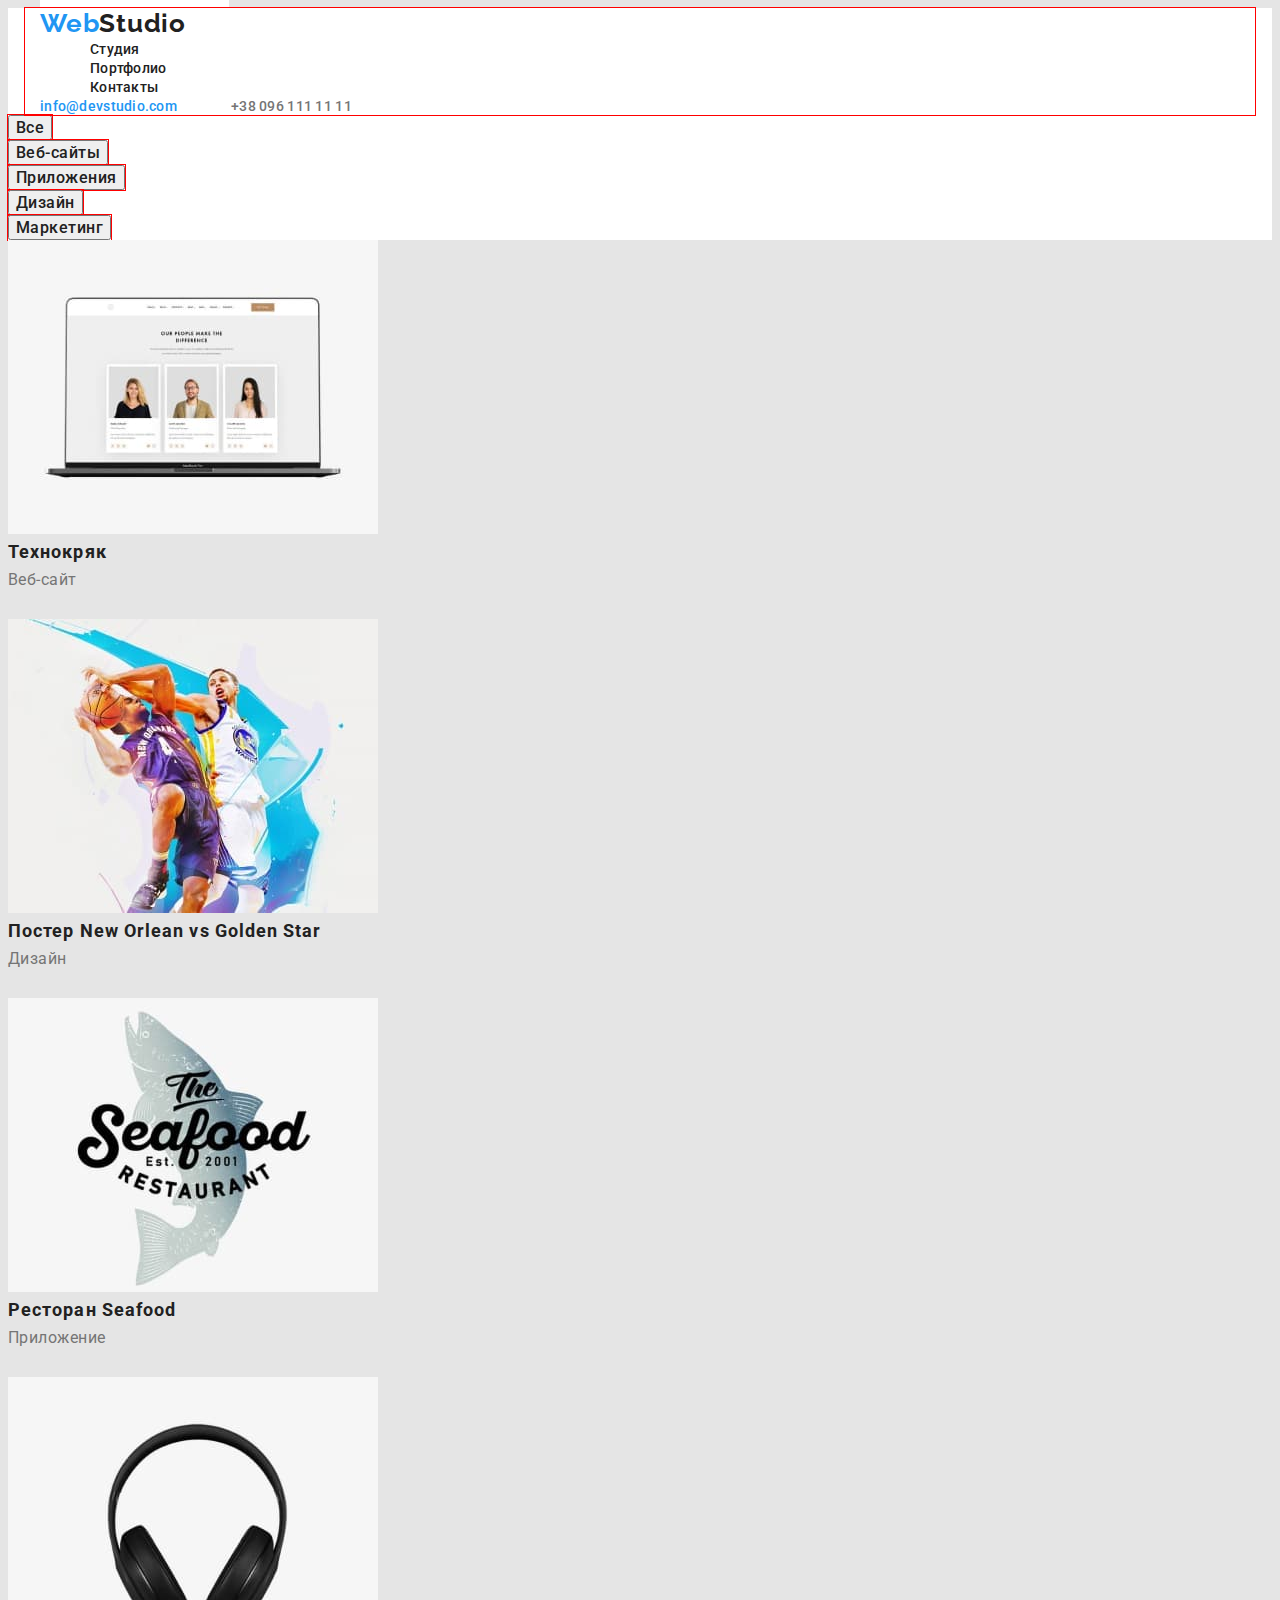
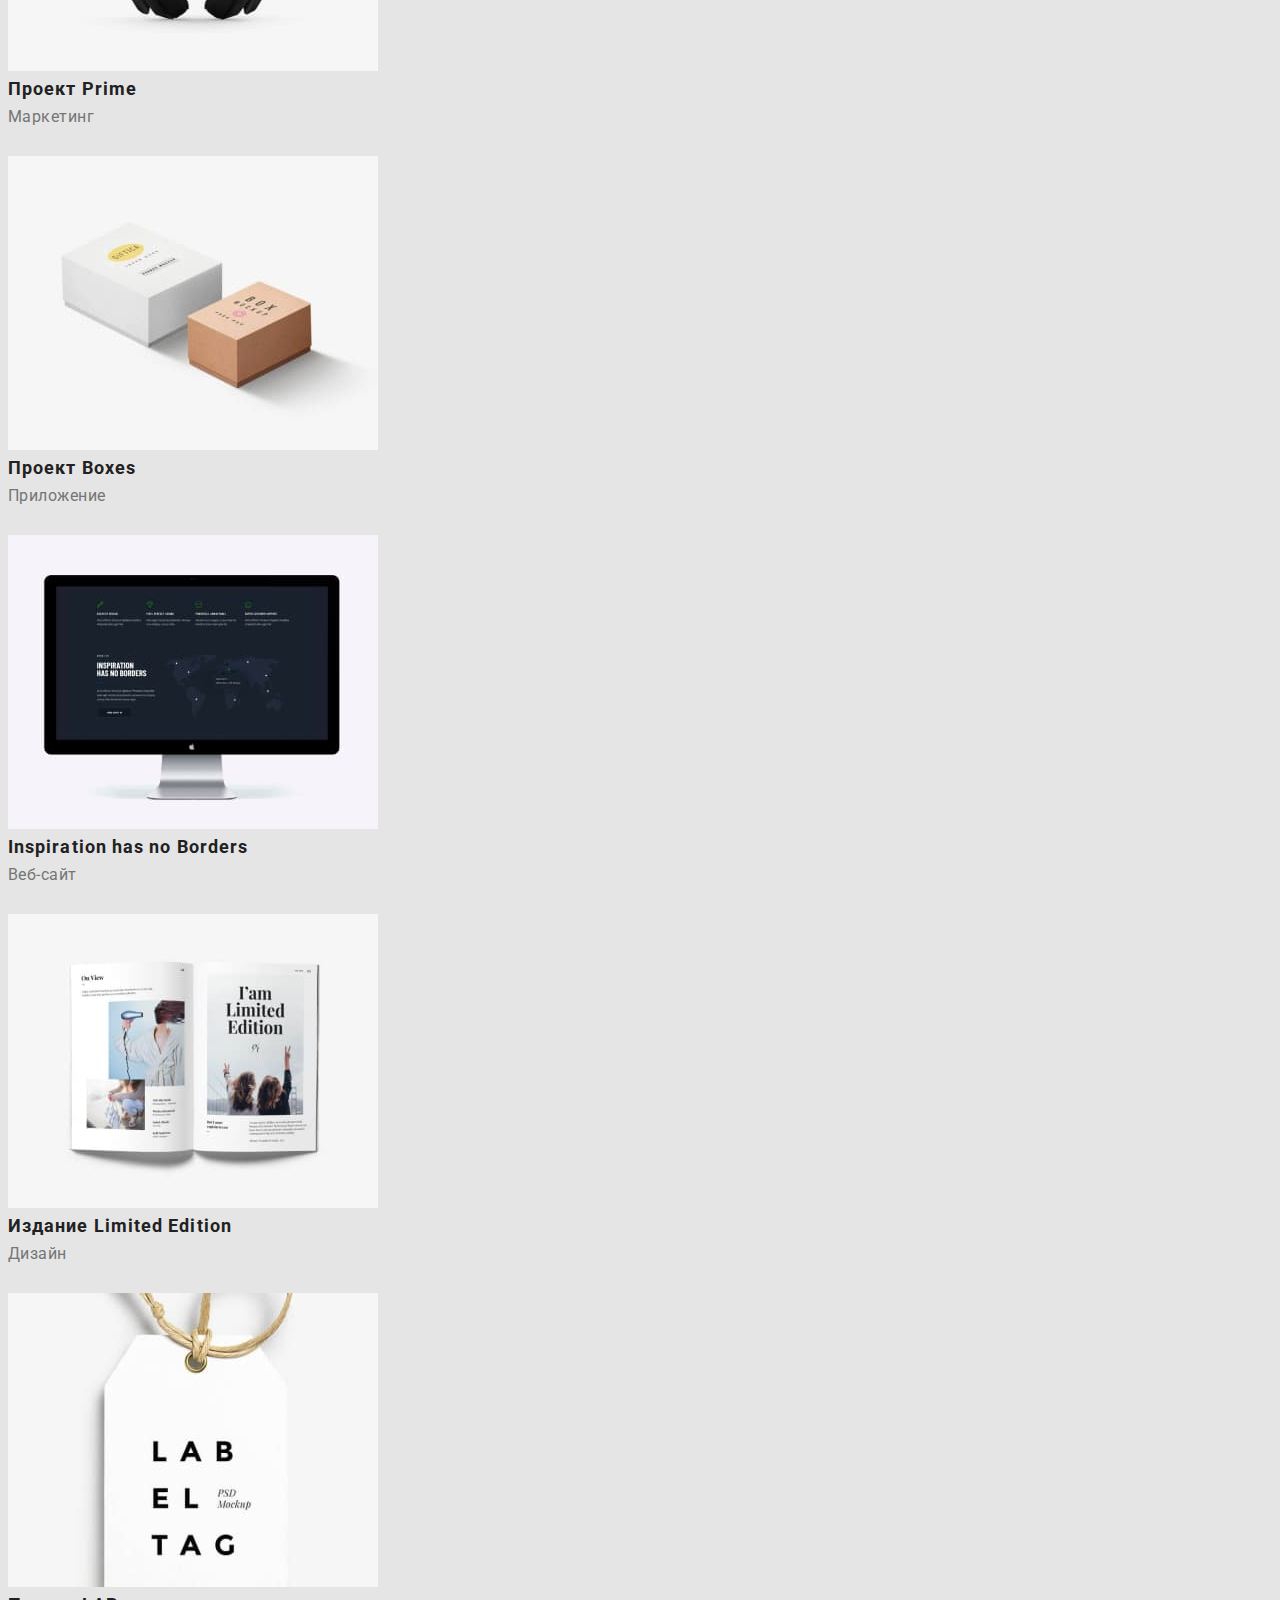
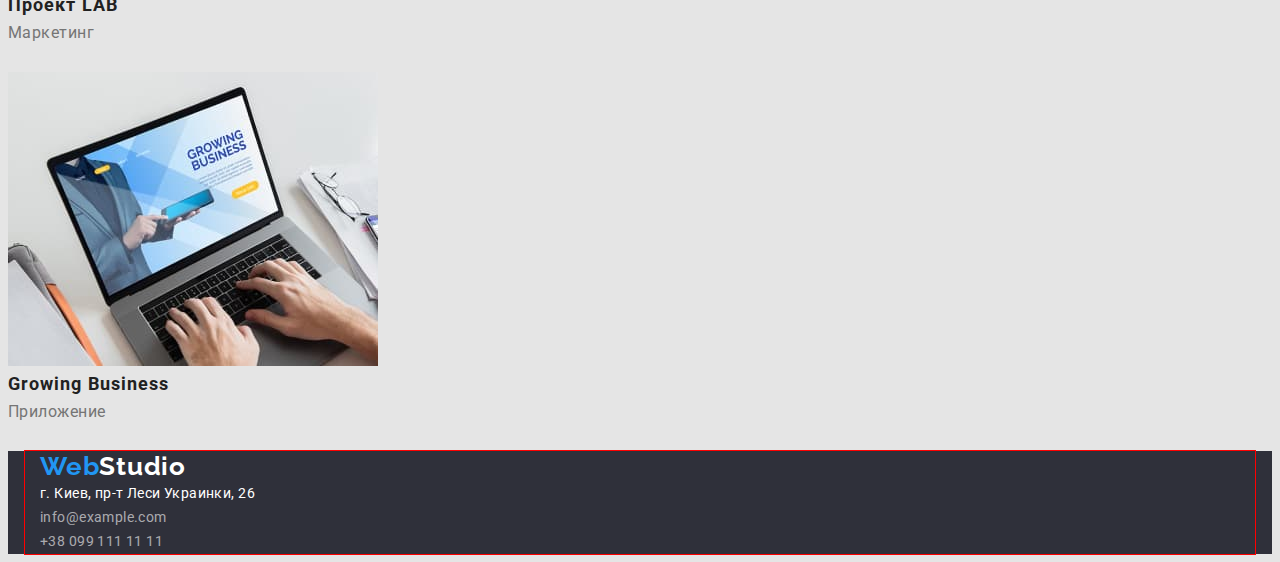
==== portfolio.html @ 20a43b8e "mod_31" ====
<!DOCTYPE html>
<html lang="en">
<head>
    <meta charset="UTF-8">
    <meta http-equiv="X-UA-Compatible" content="IE=edge">
    <meta name="viewport" content="width=device-width, initial-scale=1.0">
    <title>Portfolio</title>
    <link rel="stylesheet" href="./css/styles.css"/>
    <link rel="stylesheet" href="https://cdnjs.cloudflare.com/ajax/libs/modern-normalize/1.1.0/modern-normalize.min.css" integrity="sha512-wpPYUAdjBVSE4KJnH1VR1HeZfpl1ub8YT/NKx4PuQ5NmX2tKuGu6U/JRp5y+Y8XG2tV+wKQpNHVUX03MfMFn9Q==" crossorigin="anonymous" referrerpolicy="no-referrer" />
    <link rel="preconnect" href="https://fonts.googleapis.com">
    <link rel="preconnect" href="https://fonts.gstatic.com" crossorigin>
    <link href="https://fonts.googleapis.com/css2?family=Raleway:wght@700&family=Roboto:wght@400;500;700;900&display=swap" rel="stylesheet">
</head>
<body>
    <header class="header">
        <div class="conteiner">
        <a href="./index.html" class="header-logo header">Web<span class="cange">Studio</span></a>
<ul class="header-list dot-non">
    <li><a href="Студия" class="header-mouse header">Студия</a></li>
    <li><a href="Портфолио" class="header-mouse header">Портфолио</a></li>
    <li><a href="Контакт" class="header-mouse header">Контакты</a></li>
</ul>
<a class="header-adress header" href="mailto:info@devstudio.com">info@devstudio.com</a> 
<a class="header-tel header" href="tel:+380961111111">+38 096 111 11 11</a>
        </div>
</header>
<main class="main">
<section class="">
<ul class="dot-non header ">
<li><button type="button" class="team-smoler team-bl">Все</button></li>
<li><button type="button" class="team-smoler team-bl">Веб-сайты</button></li>
<li><button type="button" class="team-smoler team-bl">Приложения</button></li>
<li><button type="button" class="team-smoler team-bl">Дизайн</button></li>
<li><button type="button" class="team-smoler team-bl">Маркетинг</button></li>
</ul>

    <h1 class="visually-hidden">Перечень</h1>
    <ul class="dot-non">
        <li class="">
            <img src="./picture/port_let.jpg" alt="На экране ноутбука три человека">
            <h2 class="pic-list bl-color">Технокряк</h2>
            <p class="til-text">Веб-сайт</p>
        </li>
        <li>
            <img src="./picture/port_bask.jpg" alt="Баскетболист делает кидок">
            <h2 class="pic-list bl-color">Постер New Orlean vs Golden Star</h2>
            <p class="til-text">Дизайн</p>
        </li>
        <li>
            <img src="./picture/port_sea.jpg" alt="Реклама рыбного ресторана">
            <h2 class="pic-list bl-color">Ресторан Seafood</h2>
            <p class="til-text">Приложение</p>
        </li>
        <li>
            <img src="./picture/port_head.jpg" alt="Полноразмерніе наушники">
            <h2 class="pic-list bl-color">Проект Prime</h2>
            <p class="til-text">Маркетинг</p>
        </li>
        <li>
            <img src="./picture/port_box.jpg" alt="Две коробки">
            <h2 class="pic-list bl-color">Проект Boxes</h2>
            <p class="til-text">Приложение</p>
        </li>
        <li>
            <img src="./picture/port_mon.jpg" alt="Монитор">
            <h2 class="pic-list bl-color">Inspiration has no Borders</h2>
            <p class="til-text">Веб-сайт</p>
        </li>
        <li>
            <img src="./picture/port_book.jpg" alt="Открытая книга">
            <h2 class="pic-list bl-color">Издание Limited Edition</h2>
            <p class="til-text">Дизайн</p>
        </li>
        <li>
            <img src="./picture/port_etic.jpg" alt="Этикетка на веревочке">
            <h2 class="pic-list bl-color">Проект LAB</h2>
            <p class="til-text">Маркетинг</p>
        </li>
        <li>
            <img src="./picture/port_not.jpg" alt="Работа за ноутбуком">
            <h2 class="pic-list bl-color">Growing Business</h2>
            <p class="til-text">Приложение</p>
        </li>
    </ul>
</section>
</main>
<footer class="footer">
    <div class="conteiner">
    <a href="Веб студия" class="footer-name footer">Web<span class="change-foot">Studio</span></a>
    <address class="footer-place">
        <ul class="footer-list link-view dot-non ital-non">
            <li><a href="https://goo.gl/maps/Ccf1EWXagNhGhqw1A" class="footer-item-map footer">г. Киев, пр-т Леси Украинки, 26</a></li>
            <li><a href="mailto:info@example.com" class="footer-item-mail footer">info@example.com</a></li>
            <li><a href="tel:+380991111111" class="footer-tel footer">+38 099 111 11 11</a></li>
        </ul>
    </address>
    </div>
</footer> 
</body>
</html>
---- css/styles.css ----
:root{--navi-color:#2196F3;
      --color-class: #212121;
      --color-main:#ffffff;
    }

body {
    background: #E5E5E5;
    font-family: 'Roboto', 'sans-serif';
}

img{
    display: block;
}

.header {
    background: var(--color-main);
    text-decoration: none;
 }

 p, h1, h2, h3, h4, h5, h6{
     margin: 0;
 }

 ul, li{
     margin: 0;
     padding-left: 0;
 }

 .conteiner{
   width: 1200px; 
   padding-left: 15px;
   padding-right: 15px;
   margin: 0 auto;
  outline: 1px solid red;
 }

 /*спрятать*/
 .visually-hidden{
     position: absolute;
     width: 1px;
     height: 1px;
     margin: -1px;
     border: 0;
     padding: 0;
     white-space: nowrap;
     clip-path: inset(100%);
     clip: rect(0000);
     overflow: hidden;
 }

.dot-non {
    list-style: none;
}

 .ital-non{
     font-style: normal;
    }

    .cange{
    color: var(--color-class);
}
    .change-foot{
        color: var(--color-main);
    }

    .bl-color{
        color:var(--color-class);
    }


.header-logo { 
    font-family: 'Raleway';
    font-weight: 700;
    font-size: 26px;
    line-height: 1.19;
    /* identical to box height */
    letter-spacing: 0.03em;
    color: var(--navi-color);
    padding: 24px 43px 25px 0px;
}


.header-mouse {
font-weight: 500;
font-size: 14px;
line-height: 1.14;
letter-spacing: 0.02em;
color:var(--color-class);
padding-top: auto;
padding-bottom: auto;
margin-left: 50px;
 }

 .header-mouse:hover {
    color: var(--navi-color);
}
.header-mouse:focus {
    color: var(--navi-color);
}
.header-adress {
font-weight: 500;
font-size: 14px;
line-height: 1.14;
letter-spacing: 0.02em;
color: var(--navi-color);
padding: auto;
 }

.header-tel {
font-weight: 500;
font-size: 14px;
line-height: 1.14;
letter-spacing: 0.02em;
color: #757575;
padding-top:auto;
padding-bottom: auto;
padding-right: 0px;
margin-left: 50px;
 }

.main {
    padding: auto;
 }

.name {
    background: #2F303A;
  
 }

.name-idia {
font-weight: 900;
font-size: 44px;
line-height: 1.36;
text-align: center;
letter-spacing: 0.06em;
text-transform: uppercase;
color: var(--color-main);
margin-bottom: 30px;

 }

.name-click {
font-weight: 700;
font-size: 16px;
line-height: 1.88;
display: flex;
align-items: center;
text-align: center;
letter-spacing: 0.06em;
color: var(--color-main);
background: #2196F3;
padding: 10px 32px;
 }


.duty {
   padding-top: 94px;
 }

.duty-none { }
.duty-list {
   
 }
.duty-item {
    
 }

.duty-must {
font-weight: 700;
font-size: 14px;
line-height: 1.14;
letter-spacing: 0.03em;
text-transform: uppercase;
margin-bottom: 10px;
 }

 .duty-item:not(:last-child){
     margin-right: 30px;
 }


.work {
padding: 94px 0 94px 0;

 }

.work-name {
font-weight: 700;
font-size: 36px;
line-height: 1.16;
text-align: center;
letter-spacing: 0.03em;
color:var(--color-class);
margin-bottom: 50px;
 }

.work-list {
    
 }


.work-item { }
.team { 
    background: #F5F4FA;
}

.team-profettional {
font-weight: 700;
font-size: 36px;
line-height: 1.16;
text-align: center;
letter-spacing: 0.03em;
color:var(--color-class);
margin-bottom: 50px;
 }

.team-list {
    
 }

.team-item { 
    width: 270px;
    height: 368px;
    padding-bottom: 30px;
    outline: 1px solid red;
}
.team-face { }

.team-smoler{
    font-family: roboto;
    font-weight: 500;
    font-size: 16px;
    text-align: center;
    letter-spacing: 0.03em; 
    outline: 1px solid red;
      
}
.team-name {
line-height: 1.19;
/* identical to box height */
color:var(--color-class);
margin-top: 30px;
margin-bottom: 10px;
outline: 1px solid red;
}
.team-bl{
    color:var(--color-class);
}

.team-bl:hover {
    background-color: var(--navi-color);
}
.team-bl:focus {
    background-color: var(--navi-color);
}

.click-prt{
    line-height: 1.6; 
}


.til-text{
    font-size: 16px;
    line-height: 1.19;
    letter-spacing: 0.03em;
    color: #757575;
    margin-bottom: 30px;
}
.team-position {
text-align: center;

}
.footer {
    background: #2F303A;
    text-decoration: none;
    padding: 
    
 }

.footer-name {
font-family: Raleway, Calibri;
font-weight: 700;
font-size: 26px;
line-height: 1.19;
/* identical to box height */
letter-spacing: 0.03em;
color: var(--navi-color);
 }

.footer-place { }
.footer-list {

 }

.link-view {
    font-size: 14px;
    line-height: 1.71;
    letter-spacing: 0.03em;
}
.footer-item-map {
color: var(--color-main);
 }

.footer-item-mail {
color: rgba(255, 255, 255, 0.6);
 }

.footer-tel {
color: rgba(255, 255, 255, 0.6);
 }

 /* портфолио */
 .pic-list{
    font-weight: 700;
    font-size: 18px;
    line-height: 2;
    letter-spacing: 0.06em;
 }
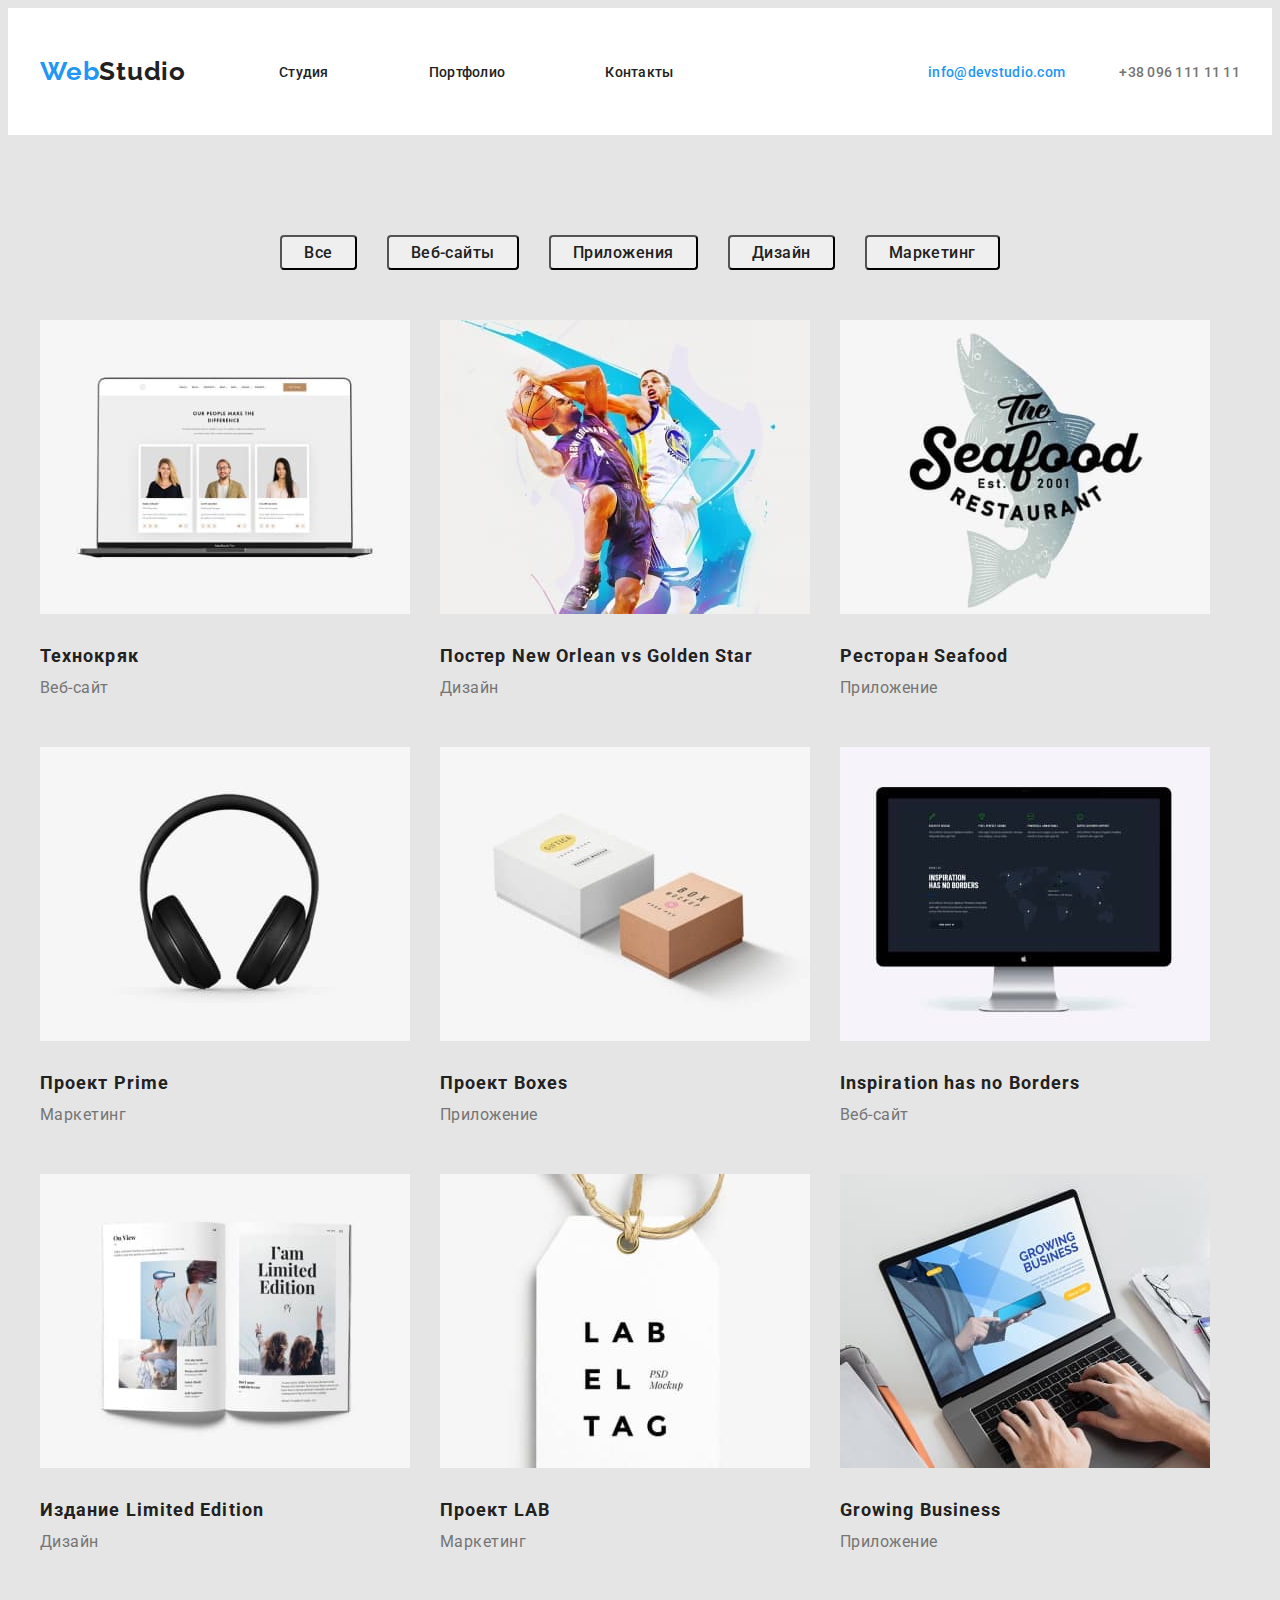
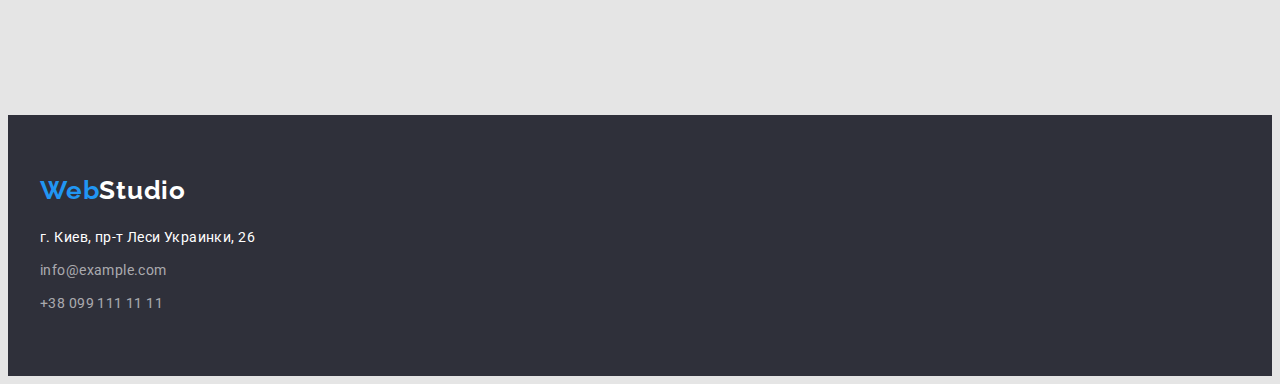
==== commit 59c6a842: "mod3" ====
--- a/portfolio.html
+++ b/portfolio.html
@@ -16,82 +16,87 @@
         <div class="conteiner">
         <a href="./index.html" class="header-logo header">Web<span class="cange">Studio</span></a>
 <ul class="header-list dot-non">
-    <li><a href="Студия" class="header-mouse header">Студия</a></li>
-    <li><a href="Портфолио" class="header-mouse header">Портфолио</a></li>
-    <li><a href="Контакт" class="header-mouse header">Контакты</a></li>
+    <li class="header-link"><a href="Студия" class="header-mouse header">Студия</a></li>
+    <li class="header-link"><a href="Портфолио" class="header-mouse header">Портфолио</a></li>
+    <li class="header-link"><a href="Контакт" class="header-mouse header">Контакты</a></li>
 </ul>
-<a class="header-adress header" href="mailto:info@devstudio.com">info@devstudio.com</a> 
-<a class="header-tel header" href="tel:+380961111111">+38 096 111 11 11</a>
+<div class="header-contakt">
+<a class="header-adress" href="mailto:info@devstudio.com">info@devstudio.com</a> 
+<a class="header-tel" href="tel:+380961111111">+38 096 111 11 11</a>
+        </div>
         </div>
 </header>
-<main class="main">
-<section class="">
-<ul class="dot-non header ">
-<li><button type="button" class="team-smoler team-bl">Все</button></li>
-<li><button type="button" class="team-smoler team-bl">Веб-сайты</button></li>
-<li><button type="button" class="team-smoler team-bl">Приложения</button></li>
-<li><button type="button" class="team-smoler team-bl">Дизайн</button></li>
-<li><button type="button" class="team-smoler team-bl">Маркетинг</button></li>
+<main class="">
+<section class="betveen">
+    <div class="conteiner">
+        <div class="team-line">
+<ul class="dot-non main-click ">
+<li class="team-space"><button type="button" class="team-smoler team-bl">Все</button></li>
+<li class="team-space"><button type="button" class="team-smoler team-bl">Веб-сайты</button></li>
+<li class="team-space"><button type="button" class="team-smoler team-bl">Приложения</button></li>
+<li class="team-space"><button type="button" class="team-smoler team-bl">Дизайн</button></li>
+<li class="team-space"><button type="button" class="team-smoler team-bl">Маркетинг</button></li>
 </ul>
-
+        </div>
     <h1 class="visually-hidden">Перечень</h1>
-    <ul class="dot-non">
-        <li class="">
-            <img src="./picture/port_let.jpg" alt="На экране ноутбука три человека">
+    <ul class="dot-non indent-flex">
+        <li class="indent-box">
+            <img src="./picture/port_let.jpg" alt="На экране ноутбука три человека" class="space-pic">
             <h2 class="pic-list bl-color">Технокряк</h2>
-            <p class="til-text">Веб-сайт</p>
+            <p class="til-text indent-in">Веб-сайт</p>
         </li>
-        <li>
-            <img src="./picture/port_bask.jpg" alt="Баскетболист делает кидок">
+        <li class="indent-box">
+            <img src="./picture/port_bask.jpg" alt="Баскетболист делает кидок" class="space-pic">
             <h2 class="pic-list bl-color">Постер New Orlean vs Golden Star</h2>
-            <p class="til-text">Дизайн</p>
+            <p class="til-text indent-in">Дизайн</p>
         </li>
-        <li>
-            <img src="./picture/port_sea.jpg" alt="Реклама рыбного ресторана">
+        <li class="indent-box">
+            <img src="./picture/port_sea.jpg" alt="Реклама рыбного ресторана" class="space-pic">
             <h2 class="pic-list bl-color">Ресторан Seafood</h2>
-            <p class="til-text">Приложение</p>
+            <p class="til-text indent-in">Приложение</p>
         </li>
-        <li>
-            <img src="./picture/port_head.jpg" alt="Полноразмерніе наушники">
+        <li class="indent-box">
+            <img src="./picture/port_head.jpg" alt="Полноразмерніе наушники" class="space-pic">
             <h2 class="pic-list bl-color">Проект Prime</h2>
-            <p class="til-text">Маркетинг</p>
+            <p class="til-text indent-in">Маркетинг</p>
         </li>
-        <li>
-            <img src="./picture/port_box.jpg" alt="Две коробки">
+        <li class="indent-box">
+            <img src="./picture/port_box.jpg" alt="Две коробки" class="space-pic">
             <h2 class="pic-list bl-color">Проект Boxes</h2>
-            <p class="til-text">Приложение</p>
+            <p class="til-text indent-in">Приложение</p>
         </li>
-        <li>
-            <img src="./picture/port_mon.jpg" alt="Монитор">
+        <li class="indent-box">
+            <img src="./picture/port_mon.jpg" alt="Монитор" class="space-pic">
             <h2 class="pic-list bl-color">Inspiration has no Borders</h2>
-            <p class="til-text">Веб-сайт</p>
+            <p class="til-text indent-in">Веб-сайт</p>
         </li>
-        <li>
-            <img src="./picture/port_book.jpg" alt="Открытая книга">
+        <li class="indent-box">
+            <img src="./picture/port_book.jpg" alt="Открытая книга" class="space-pic">
             <h2 class="pic-list bl-color">Издание Limited Edition</h2>
-            <p class="til-text">Дизайн</p>
+            <p class="til-text indent-in">Дизайн</p>
         </li>
-        <li>
-            <img src="./picture/port_etic.jpg" alt="Этикетка на веревочке">
+        <li class="indent-box">
+            <img src="./picture/port_etic.jpg" alt="Этикетка на веревочке" class="space-pic">
             <h2 class="pic-list bl-color">Проект LAB</h2>
-            <p class="til-text">Маркетинг</p>
+            <p class="til-text indent-in">Маркетинг</p>
         </li>
-        <li>
-            <img src="./picture/port_not.jpg" alt="Работа за ноутбуком">
+        <li class="indent-box">
+            <img src="./picture/port_not.jpg" alt="Работа за ноутбуком" class="space-pic">
             <h2 class="pic-list bl-color">Growing Business</h2>
-            <p class="til-text">Приложение</p>
+            <p class="til-text indent-in">Приложение</p>
         </li>
     </ul>
+</div>
 </section>
 </main>
 <footer class="footer">
     <div class="conteiner">
-    <a href="Веб студия" class="footer-name footer">Web<span class="change-foot">Studio</span></a>
-    <address class="footer-place">
-        <ul class="footer-list link-view dot-non ital-non">
-            <li><a href="https://goo.gl/maps/Ccf1EWXagNhGhqw1A" class="footer-item-map footer">г. Киев, пр-т Леси Украинки, 26</a></li>
-            <li><a href="mailto:info@example.com" class="footer-item-mail footer">info@example.com</a></li>
-            <li><a href="tel:+380991111111" class="footer-tel footer">+38 099 111 11 11</a></li>
+    <a href="Веб студия" class="footer-name">Web<span class="change-foot">Studio</span></a>
+    <address class="">
+        <ul class="link-view dot-non ital-non">
+            <li class="footer-space"><a href="https://goo.gl/maps/Ccf1EWXagNhGhqw1A" class="footer-item-map">г. Киев, пр-т Леси Украинки, 26</a></li>
+            <li class="footer-space"><a href="mailto:info@example.com" class="footer-item-mail">info@example.com</a></li>
+            <li class="footer-space"><a href="tel:+380991111111" class="footer-tel">+38 099 111 11 11</a></li>
         </ul>
     </address>
     </div>
--- a/css/styles.css
+++ b/css/styles.css
@@ -1,6 +1,9 @@
 :root{--navi-color:#2196F3;
       --color-class: #212121;
       --color-main:#ffffff;
+      --edge-padd:94px;
+      --fif-mar:50px;
+      --third-mar:30px;
     }
 
 body {
@@ -10,12 +13,10 @@
 
 img{
     display: block;
-}
-
-.header {
-    background: var(--color-main);
-    text-decoration: none;
- }
+    max-width: 100%;
+    height: auto;
+}
+
 
  p, h1, h2, h3, h4, h5, h6{
      margin: 0;
@@ -31,7 +32,6 @@
    padding-left: 15px;
    padding-right: 15px;
    margin: 0 auto;
-  outline: 1px solid red;
  }
 
  /*спрятать*/
@@ -58,7 +58,8 @@
 
     .cange{
     color: var(--color-class);
-}
+    }
+
     .change-foot{
         color: var(--color-main);
     }
@@ -67,6 +68,17 @@
         color:var(--color-class);
     }
 
+    .header {
+        background: var(--color-main);
+        text-decoration: none;
+        padding-top: 24px;
+        padding-bottom: 24px;
+     }
+
+     .header .conteiner{
+         display: flex;
+         align-items: center;
+     }
 
 .header-logo { 
     font-family: 'Raleway';
@@ -76,9 +88,13 @@
     /* identical to box height */
     letter-spacing: 0.03em;
     color: var(--navi-color);
-    padding: 24px 43px 25px 0px;
-}
-
+    margin-right: 93px;
+}
+
+.header-link{
+ 
+}
+.header-link:not(:last-child){margin-right: var(--fif-mar);}
 
 .header-mouse {
 font-weight: 500;
@@ -86,9 +102,7 @@
 line-height: 1.14;
 letter-spacing: 0.02em;
 color:var(--color-class);
-padding-top: auto;
-padding-bottom: auto;
-margin-left: 50px;
+margin-right: var(--fif-mar);
  }
 
  .header-mouse:hover {
@@ -97,13 +111,23 @@
 .header-mouse:focus {
     color: var(--navi-color);
 }
+
+.header-list{
+    display: flex;
+
+}
+
+.header-contakt{
+    margin-left: auto;
+}
+
 .header-adress {
 font-weight: 500;
 font-size: 14px;
 line-height: 1.14;
 letter-spacing: 0.02em;
 color: var(--navi-color);
-padding: auto;
+text-decoration: none;
  }
 
 .header-tel {
@@ -112,19 +136,15 @@
 line-height: 1.14;
 letter-spacing: 0.02em;
 color: #757575;
-padding-top:auto;
-padding-bottom: auto;
-padding-right: 0px;
-margin-left: 50px;
- }
-
-.main {
-    padding: auto;
- }
+text-decoration: none;
+margin-left: var(--fif-mar);
+ }
+
 
 .name {
     background: #2F303A;
-  
+    padding-top: 200px;
+    padding-bottom: 200px;
  }
 
 .name-idia {
@@ -135,36 +155,40 @@
 letter-spacing: 0.06em;
 text-transform: uppercase;
 color: var(--color-main);
-margin-bottom: 30px;
-
+margin-bottom: var(--third-mar);
  }
 
 .name-click {
 font-weight: 700;
 font-size: 16px;
 line-height: 1.88;
-display: flex;
+display: block;
 align-items: center;
 text-align: center;
 letter-spacing: 0.06em;
 color: var(--color-main);
 background: #2196F3;
+border-radius: 4px;
 padding: 10px 32px;
- }
-
+min-width: 200px;
+margin: 0 auto;
+
+ }
 
 .duty {
-   padding-top: 94px;
- }
-
-.duty-none { }
-.duty-list {
-   
- }
+    padding-top:var(--edge-padd);
+}
+
 .duty-item {
-    
- }
-
+    /*display: inline-block;*/
+ }
+.duty-item:not(:last-child){
+    margin-right: var(--third-mar);
+}
+
+.duty-flex{
+    display: flex;
+}
 .duty-must {
 font-weight: 700;
 font-size: 14px;
@@ -174,14 +198,9 @@
 margin-bottom: 10px;
  }
 
- .duty-item:not(:last-child){
-     margin-right: 30px;
- }
-
-
 .work {
-padding: 94px 0 94px 0;
-
+    padding-top: var(--edge-padd);
+    padding-bottom: var(--edge-padd);
  }
 
 .work-name {
@@ -191,17 +210,24 @@
 text-align: center;
 letter-spacing: 0.03em;
 color:var(--color-class);
-margin-bottom: 50px;
- }
-
-.work-list {
-    
- }
-
-
-.work-item { }
+margin-bottom: var(--fif-mar);
+ }
+
+ .work-foto{
+     display: flex;
+ }
+ .work-item { }
+.work-item:not(:last-child){margin-right: var(--third-mar);}
+
+
 .team { 
     background: #F5F4FA;
+    padding-top: var(--edge-padd);
+    padding-bottom: var(--edge-padd);
+}
+
+.team-flex{
+    display: flex;
 }
 
 .team-profettional {
@@ -211,20 +237,17 @@
 text-align: center;
 letter-spacing: 0.03em;
 color:var(--color-class);
-margin-bottom: 50px;
- }
-
-.team-list {
-    
- }
+margin-bottom: var(--fif-mar);
+ }
+
 
 .team-item { 
-    width: 270px;
-    height: 368px;
-    padding-bottom: 30px;
-    outline: 1px solid red;
-}
-.team-face { }
+background-color: #ffffff;
+}
+.team-item:not(:last-child){margin-right: var(--third-mar);}
+.team-face { 
+    margin-bottom: var(--third-mar);
+}
 
 .team-smoler{
     font-family: roboto;
@@ -232,24 +255,32 @@
     font-size: 16px;
     text-align: center;
     letter-spacing: 0.03em; 
-    outline: 1px solid red;
-      
-}
+    
+}
+
 .team-name {
 line-height: 1.19;
 /* identical to box height */
 color:var(--color-class);
-margin-top: 30px;
 margin-bottom: 10px;
-outline: 1px solid red;
-}
+}
+
 .team-bl{
     color:var(--color-class);
+    border-radius: 4px;
+    display: inline-block;
+    padding: 6px 22px;
+
+}
+
+.team-bl:not(:last-child){
+    margin-right: var(--third-mar);
 }
 
 .team-bl:hover {
     background-color: var(--navi-color);
 }
+
 .team-bl:focus {
     background-color: var(--navi-color);
 }
@@ -257,24 +288,25 @@
 .click-prt{
     line-height: 1.6; 
 }
-
 
 .til-text{
     font-size: 16px;
     line-height: 1.19;
     letter-spacing: 0.03em;
     color: #757575;
-    margin-bottom: 30px;
-}
+
+}
+
 .team-position {
 text-align: center;
 
 }
+
 .footer {
     background: #2F303A;
     text-decoration: none;
-    padding: 
-    
+padding-top: 60px;
+padding-bottom: 60px;
  }
 
 .footer-name {
@@ -285,11 +317,9 @@
 /* identical to box height */
 letter-spacing: 0.03em;
 color: var(--navi-color);
- }
-
-.footer-place { }
-.footer-list {
-
+text-decoration: none;
+display: inline-block;
+margin-bottom: 20px;
  }
 
 .link-view {
@@ -297,16 +327,28 @@
     line-height: 1.71;
     letter-spacing: 0.03em;
 }
+
+.footer-space{}
+.footer-space:not(:last-child){
+    margin-bottom: 9px;
+}
 .footer-item-map {
 color: var(--color-main);
+display: inline-block;
+text-decoration: none;
+
  }
 
 .footer-item-mail {
 color: rgba(255, 255, 255, 0.6);
+display: inline-block;
+text-decoration: none;
  }
 
 .footer-tel {
 color: rgba(255, 255, 255, 0.6);
+display: inline-block;
+text-decoration: none;
  }
 
  /* портфолио */
@@ -315,4 +357,56 @@
     font-size: 18px;
     line-height: 2;
     letter-spacing: 0.06em;
+    margin-bottom: 4px;
+ }
+
+ .betveen{
+     padding-top: 100px;
+     padding-bottom: 114px;
+ }
+
+ .main-click {
+    text-decoration: none;
+    margin-bottom: 50px;
+    display: flex;
+    justify-content: center;
+ }
+
+    .team-flex{
+   
+    }
+
+    .team-line{
+        margin-left: auto;
+        margin-right: auto;
+    }
+ }
+.team-space{
+
+}
+.team-space:not(:last-child){
+    margin-right: var(--third-mar);
+}
+
+.indent-flex{
+    display: flex;
+    flex-wrap: wrap;
+}
+
+ . indent-box{
+     margin-bottom: var(--fif-mar);
+ }
+ .indent-box:not(:nth-child(3n)){
+     margin-right: var(--third-mar);
+ }
+ .indent-in{
+     margin-bottom: var(--fif-mar);
+ }
+ /*.indent-in:nth-last-child(-n+3){
+     margin-bottom: 0;
+ }*/
+
+ .space-pic{
+     display: inline-block;
+     margin-bottom: 20px;
  }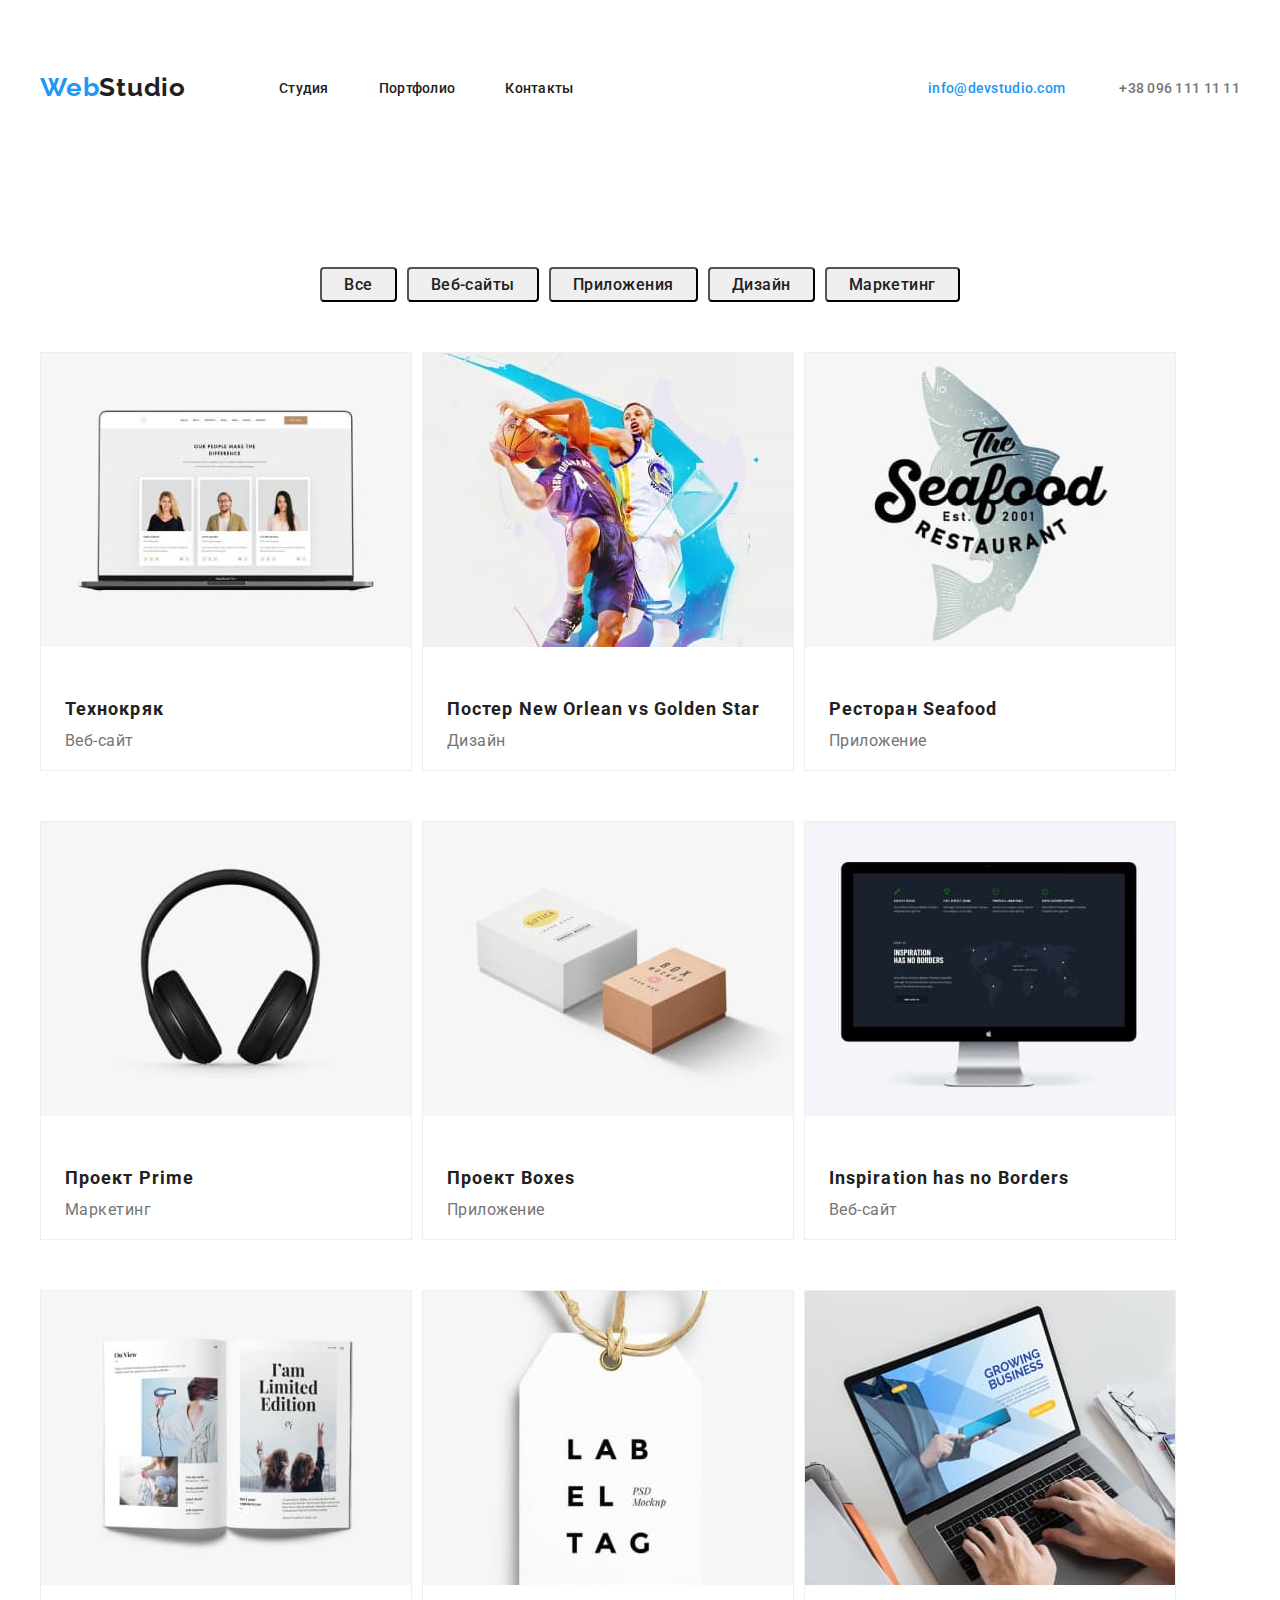
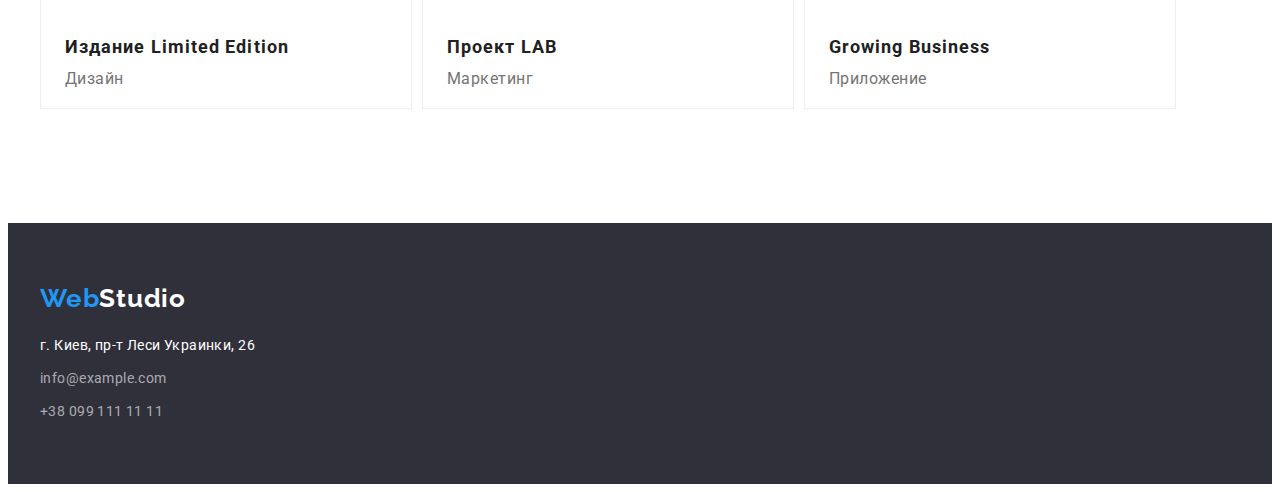
==== commit eda0aca9: "mod3_hc" ====
--- a/portfolio.html
+++ b/portfolio.html
@@ -42,48 +42,66 @@
     <ul class="dot-non indent-flex">
         <li class="indent-box">
             <img src="./picture/port_let.jpg" alt="На экране ноутбука три человека" class="space-pic">
+            <div class="indent-in">
             <h2 class="pic-list bl-color">Технокряк</h2>
-            <p class="til-text indent-in">Веб-сайт</p>
+            <p class="til-text">Веб-сайт</p>
+            </div>
         </li>
         <li class="indent-box">
             <img src="./picture/port_bask.jpg" alt="Баскетболист делает кидок" class="space-pic">
+            <div class="indent-in">
             <h2 class="pic-list bl-color">Постер New Orlean vs Golden Star</h2>
-            <p class="til-text indent-in">Дизайн</p>
+            <p class="til-text">Дизайн</p>
+            </div>
         </li>
         <li class="indent-box">
             <img src="./picture/port_sea.jpg" alt="Реклама рыбного ресторана" class="space-pic">
+            <div class="indent-in">
             <h2 class="pic-list bl-color">Ресторан Seafood</h2>
-            <p class="til-text indent-in">Приложение</p>
+            <p class="til-text">Приложение</p>
+            </div>
         </li>
         <li class="indent-box">
             <img src="./picture/port_head.jpg" alt="Полноразмерніе наушники" class="space-pic">
+            <div class="indent-in">
             <h2 class="pic-list bl-color">Проект Prime</h2>
-            <p class="til-text indent-in">Маркетинг</p>
+            <p class="til-text">Маркетинг</p>
+            </div>
         </li>
         <li class="indent-box">
             <img src="./picture/port_box.jpg" alt="Две коробки" class="space-pic">
+            <div class="indent-in">
             <h2 class="pic-list bl-color">Проект Boxes</h2>
-            <p class="til-text indent-in">Приложение</p>
+            <p class="til-text">Приложение</p>
+            </div>
         </li>
         <li class="indent-box">
             <img src="./picture/port_mon.jpg" alt="Монитор" class="space-pic">
+            <div class="indent-in">
             <h2 class="pic-list bl-color">Inspiration has no Borders</h2>
-            <p class="til-text indent-in">Веб-сайт</p>
+            <p class="til-text">Веб-сайт</p>
+            </div>
         </li>
         <li class="indent-box">
             <img src="./picture/port_book.jpg" alt="Открытая книга" class="space-pic">
+            <div class="indent-in">
             <h2 class="pic-list bl-color">Издание Limited Edition</h2>
-            <p class="til-text indent-in">Дизайн</p>
+            <p class="til-text">Дизайн</p>
+            </div>
         </li>
         <li class="indent-box">
             <img src="./picture/port_etic.jpg" alt="Этикетка на веревочке" class="space-pic">
+            <div class="indent-in">
             <h2 class="pic-list bl-color">Проект LAB</h2>
-            <p class="til-text indent-in">Маркетинг</p>
+            <p class="til-text">Маркетинг</p>
+            </div>
         </li>
         <li class="indent-box">
             <img src="./picture/port_not.jpg" alt="Работа за ноутбуком" class="space-pic">
+            <div class="indent-in">
             <h2 class="pic-list bl-color">Growing Business</h2>
-            <p class="til-text indent-in">Приложение</p>
+            <p class="til-text">Приложение</p>
+            </div>
         </li>
     </ul>
 </div>
--- a/css/styles.css
+++ b/css/styles.css
@@ -7,7 +7,6 @@
     }
 
 body {
-    background: #E5E5E5;
     font-family: 'Roboto', 'sans-serif';
 }
 
@@ -71,8 +70,8 @@
     .header {
         background: var(--color-main);
         text-decoration: none;
-        padding-top: 24px;
-        padding-bottom: 24px;
+        padding-top: 32px;
+        padding-bottom: 32px;
      }
 
      .header .conteiner{
@@ -88,6 +87,7 @@
     /* identical to box height */
     letter-spacing: 0.03em;
     color: var(--navi-color);
+    text-decoration: none;
     margin-right: 93px;
 }
 
@@ -102,7 +102,7 @@
 line-height: 1.14;
 letter-spacing: 0.02em;
 color:var(--color-class);
-margin-right: var(--fif-mar);
+text-decoration: none;
  }
 
  .header-mouse:hover {
@@ -245,9 +245,7 @@
 background-color: #ffffff;
 }
 .team-item:not(:last-child){margin-right: var(--third-mar);}
-.team-face { 
-    margin-bottom: var(--third-mar);
-}
+
 
 .team-smoler{
     font-family: roboto;
@@ -299,6 +297,7 @@
 
 .team-position {
 text-align: center;
+padding: 30px 60px;
 
 }
 
@@ -326,6 +325,7 @@
     font-size: 14px;
     line-height: 1.71;
     letter-spacing: 0.03em;
+    color: #757575;
 }
 
 .footer-space{}
@@ -385,7 +385,7 @@
 
 }
 .team-space:not(:last-child){
-    margin-right: var(--third-mar);
+    margin-right: 10px;
 }
 
 .indent-flex{
@@ -393,18 +393,22 @@
     flex-wrap: wrap;
 }
 
- . indent-box{
+ .indent-box{
      margin-bottom: var(--fif-mar);
- }
+     border: 1px solid #EEEEEE;
+ }
+
  .indent-box:not(:nth-child(3n)){
-     margin-right: var(--third-mar);
- }
+     margin-right: 10px;
+ }
+
+ .indent-box:nth-last-child(-n+3){
+    margin-bottom: 0;
+}
+
  .indent-in{
-     margin-bottom: var(--fif-mar);
- }
- /*.indent-in:nth-last-child(-n+3){
-     margin-bottom: 0;
- }*/
+     padding: 20px 24px;
+ }
 
  .space-pic{
      display: inline-block;
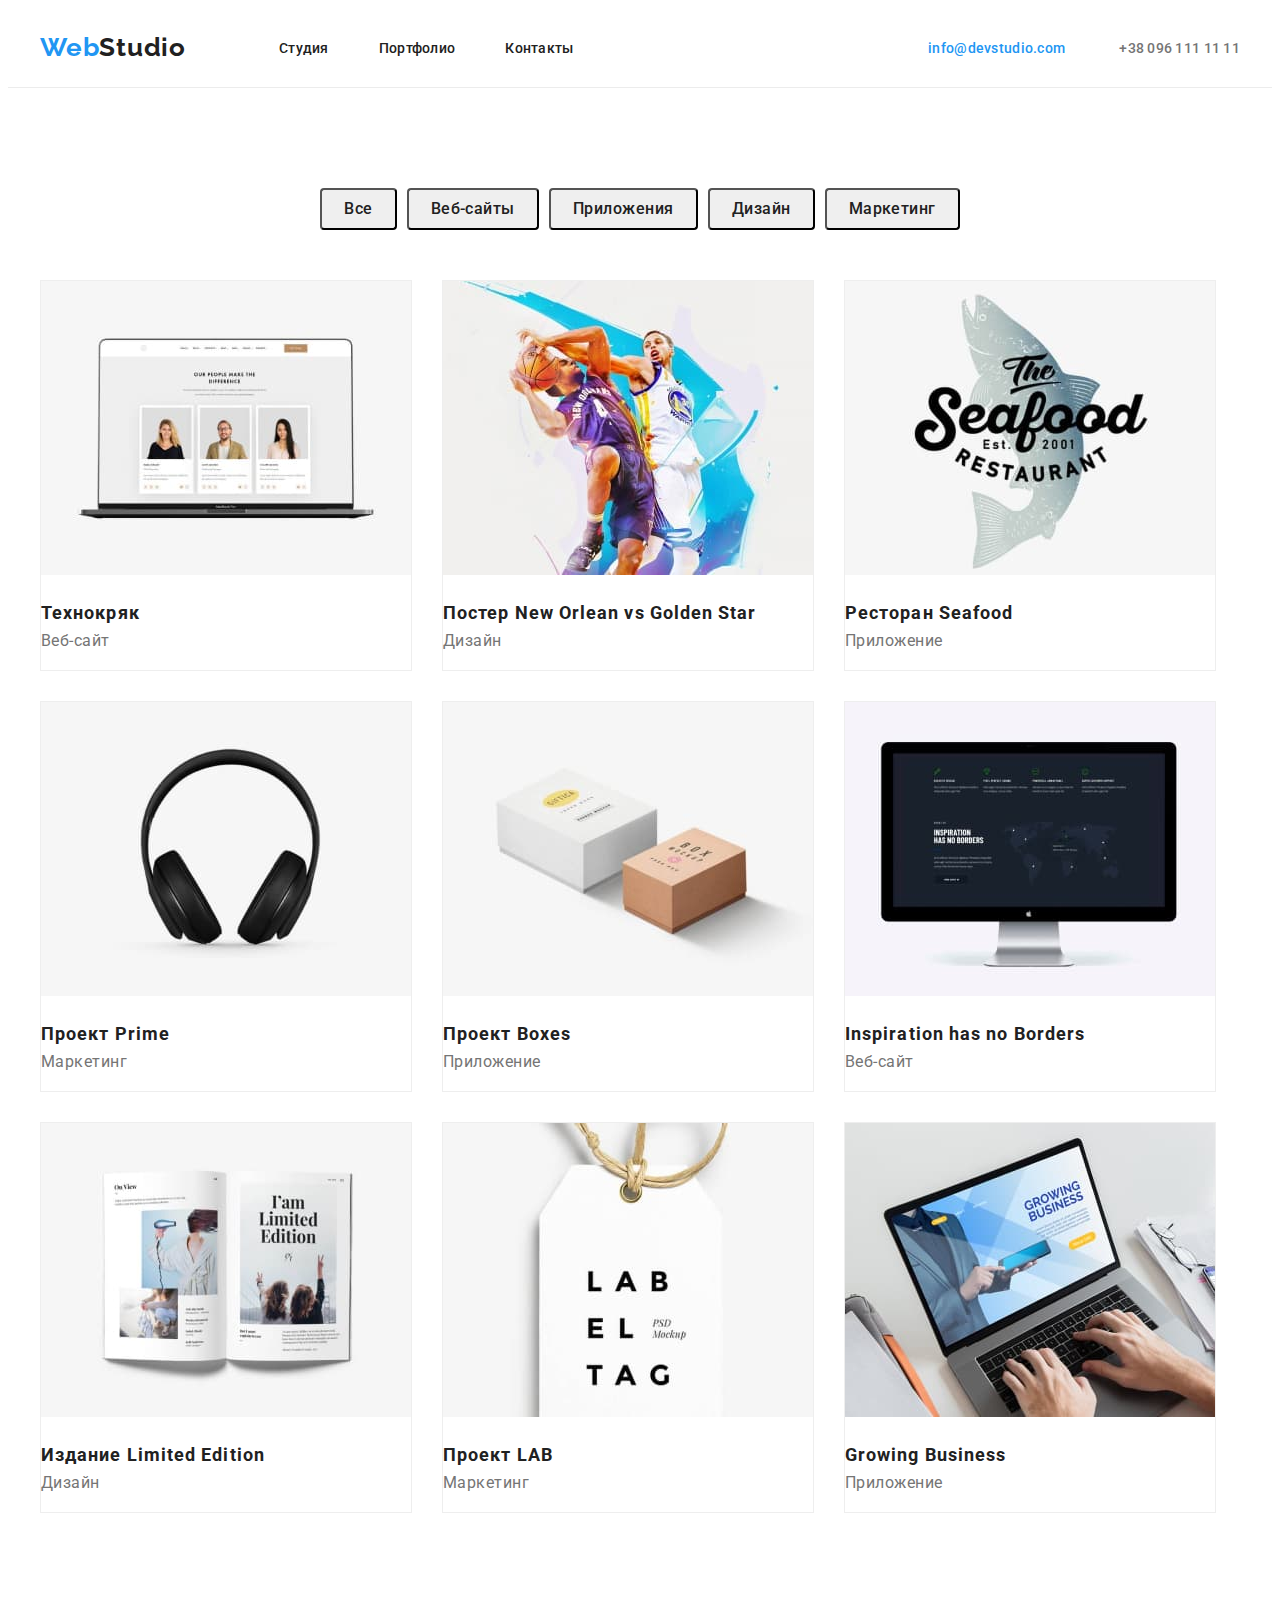
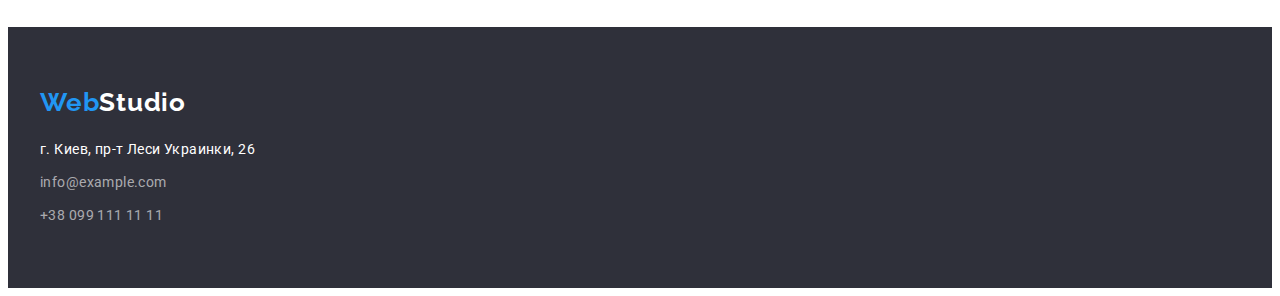
==== commit 751e537a: "mod3_port" ====
--- a/portfolio.html
+++ b/portfolio.html
@@ -5,27 +5,29 @@
     <meta http-equiv="X-UA-Compatible" content="IE=edge">
     <meta name="viewport" content="width=device-width, initial-scale=1.0">
     <title>Portfolio</title>
-    <link rel="stylesheet" href="./css/styles.css"/>
+
     <link rel="stylesheet" href="https://cdnjs.cloudflare.com/ajax/libs/modern-normalize/1.1.0/modern-normalize.min.css" integrity="sha512-wpPYUAdjBVSE4KJnH1VR1HeZfpl1ub8YT/NKx4PuQ5NmX2tKuGu6U/JRp5y+Y8XG2tV+wKQpNHVUX03MfMFn9Q==" crossorigin="anonymous" referrerpolicy="no-referrer" />
     <link rel="preconnect" href="https://fonts.googleapis.com">
     <link rel="preconnect" href="https://fonts.gstatic.com" crossorigin>
     <link href="https://fonts.googleapis.com/css2?family=Raleway:wght@700&family=Roboto:wght@400;500;700;900&display=swap" rel="stylesheet">
+    <link rel="stylesheet" href="./css/styles.css"/>
 </head>
 <body>
     <header class="header">
         <div class="conteiner">
-        <a href="./index.html" class="header-logo header">Web<span class="cange">Studio</span></a>
-<ul class="header-list dot-non">
-    <li class="header-link"><a href="Студия" class="header-mouse header">Студия</a></li>
-    <li class="header-link"><a href="Портфолио" class="header-mouse header">Портфолио</a></li>
-    <li class="header-link"><a href="Контакт" class="header-mouse header">Контакты</a></li>
-</ul>
-<div class="header-contakt">
-<a class="header-adress" href="mailto:info@devstudio.com">info@devstudio.com</a> 
-<a class="header-tel" href="tel:+380961111111">+38 096 111 11 11</a>
-        </div>
-        </div>
-</header>
+        <a href="./index.html" class="header-logo">Web<span class="cange">Studio</span></a>
+            <ul class="header-list dot-non">
+                <li class="header-link"><a href="Студия" class="header-mouse">Студия</a></li>
+                <li class="header-link"><a href="Портфолио" class="header-mouse">Портфолио</a></li>
+                <li class="header-link"><a href="Контакт" class="header-mouse">Контакты</a></li>
+            </ul>
+            <div class="header-contakt">
+    <a class="header-adress" href="mailto:info@devstudio.com">info@devstudio.com</a> 
+    <a class="header-tel" href="tel:+380961111111">+38 096 111 11 11</a>
+            </div>
+
+            </div>
+        </header>
 <main class="">
 <section class="betveen">
     <div class="conteiner">
@@ -41,63 +43,63 @@
     <h1 class="visually-hidden">Перечень</h1>
     <ul class="dot-non indent-flex">
         <li class="indent-box">
-            <img src="./picture/port_let.jpg" alt="На экране ноутбука три человека" class="space-pic">
+            <img src="./picture/port_let.jpg" alt="На экране ноутбука три человека" class="space-pic" width="370" height="294">
             <div class="indent-in">
             <h2 class="pic-list bl-color">Технокряк</h2>
             <p class="til-text">Веб-сайт</p>
             </div>
         </li>
         <li class="indent-box">
-            <img src="./picture/port_bask.jpg" alt="Баскетболист делает кидок" class="space-pic">
+            <img src="./picture/port_bask.jpg" alt="Баскетболист делает кидок" class="space-pic" width="370" height="294">
             <div class="indent-in">
             <h2 class="pic-list bl-color">Постер New Orlean vs Golden Star</h2>
             <p class="til-text">Дизайн</p>
             </div>
         </li>
         <li class="indent-box">
-            <img src="./picture/port_sea.jpg" alt="Реклама рыбного ресторана" class="space-pic">
+            <img src="./picture/port_sea.jpg" alt="Реклама рыбного ресторана" class="space-pic" width="370" height="294">
             <div class="indent-in">
             <h2 class="pic-list bl-color">Ресторан Seafood</h2>
             <p class="til-text">Приложение</p>
             </div>
         </li>
         <li class="indent-box">
-            <img src="./picture/port_head.jpg" alt="Полноразмерніе наушники" class="space-pic">
+            <img src="./picture/port_head.jpg" alt="Полноразмерніе наушники" class="space-pic" width="370" height="294">
             <div class="indent-in">
             <h2 class="pic-list bl-color">Проект Prime</h2>
             <p class="til-text">Маркетинг</p>
             </div>
         </li>
         <li class="indent-box">
-            <img src="./picture/port_box.jpg" alt="Две коробки" class="space-pic">
+            <img src="./picture/port_box.jpg" alt="Две коробки" class="space-pic" width="370" height="294">
             <div class="indent-in">
             <h2 class="pic-list bl-color">Проект Boxes</h2>
             <p class="til-text">Приложение</p>
             </div>
         </li>
         <li class="indent-box">
-            <img src="./picture/port_mon.jpg" alt="Монитор" class="space-pic">
+            <img src="./picture/port_mon.jpg" alt="Монитор" class="space-pic" width="370" height="294">
             <div class="indent-in">
             <h2 class="pic-list bl-color">Inspiration has no Borders</h2>
             <p class="til-text">Веб-сайт</p>
             </div>
         </li>
         <li class="indent-box">
-            <img src="./picture/port_book.jpg" alt="Открытая книга" class="space-pic">
+            <img src="./picture/port_book.jpg" alt="Открытая книга" class="space-pic" width="370" height="294">
             <div class="indent-in">
             <h2 class="pic-list bl-color">Издание Limited Edition</h2>
             <p class="til-text">Дизайн</p>
             </div>
         </li>
         <li class="indent-box">
-            <img src="./picture/port_etic.jpg" alt="Этикетка на веревочке" class="space-pic">
+            <img src="./picture/port_etic.jpg" alt="Этикетка на веревочке" class="space-pic" width="370" height="294">
             <div class="indent-in">
             <h2 class="pic-list bl-color">Проект LAB</h2>
             <p class="til-text">Маркетинг</p>
             </div>
         </li>
         <li class="indent-box">
-            <img src="./picture/port_not.jpg" alt="Работа за ноутбуком" class="space-pic">
+            <img src="./picture/port_not.jpg" alt="Работа за ноутбуком" class="space-pic" width="370" height="294">
             <div class="indent-in">
             <h2 class="pic-list bl-color">Growing Business</h2>
             <p class="til-text">Приложение</p>
--- a/css/styles.css
+++ b/css/styles.css
@@ -70,8 +70,16 @@
     .header {
         background: var(--color-main);
         text-decoration: none;
-        padding-top: 32px;
-        padding-bottom: 32px;
+        padding-top: 24px;
+        padding-bottom: 24px;
+      /*   position: absolute;
+width: 1600px;
+height: 0px;
+left: 0px;
+top: 80px; */
+
+border-bottom: 1px solid #ECECEC;
+
      }
 
      .header .conteiner{
@@ -150,6 +158,7 @@
 .name-idia {
 font-weight: 900;
 font-size: 44px;
+
 line-height: 1.36;
 text-align: center;
 letter-spacing: 0.06em;
@@ -181,6 +190,7 @@
 
 .duty-item {
     /*display: inline-block;*/
+    width: 270px;
  }
 .duty-item:not(:last-child){
     margin-right: var(--third-mar);
@@ -268,7 +278,7 @@
     border-radius: 4px;
     display: inline-block;
     padding: 6px 22px;
-
+    line-height: 1.62;
 }
 
 .team-bl:not(:last-child){
@@ -297,8 +307,8 @@
 
 .team-position {
 text-align: center;
-padding: 30px 60px;
-
+padding-top: 30px;
+padding-bottom: 30px;
 }
 
 .footer {
@@ -356,8 +366,9 @@
     font-weight: 700;
     font-size: 18px;
     line-height: 2;
+
     letter-spacing: 0.06em;
-    margin-bottom: 4px;
+    /* margin-bottom: 4px; */
  }
 
  .betveen{
@@ -379,6 +390,7 @@
     .team-line{
         margin-left: auto;
         margin-right: auto;
+        margin-bottom: var(--fif-mar);
     }
  }
 .team-space{
@@ -389,28 +401,40 @@
 }
 
 .indent-flex{
-    display: flex;
+   display: flex;
     flex-wrap: wrap;
+    flex-basis: calc((100%-90px)/3);
+    margin-right: -30px;
+    margin-bottom: -30px;
 }
 
  .indent-box{
-     margin-bottom: var(--fif-mar);
-     border: 1px solid #EEEEEE;
- }
-
- .indent-box:not(:nth-child(3n)){
-     margin-right: 10px;
- }
-
- .indent-box:nth-last-child(-n+3){
+    margin-right: 30px;
+    margin-bottom: 30px;
+    border: 1px solid #EEEEEE;
+
+    /* box-sizing: border-box;
+     margin-bottom: var(--third-mar);
+   */ 
+ }
+
+ /* .indent-box + .indent-box{
+     margin-right: 30px;
+ } */
+
+ /* .indent-box:nth-last-child(-n+3){
     margin-bottom: 0;
-}
+} */
 
  .indent-in{
-     padding: 20px 24px;
- }
+    padding-top: 20px;
+    padding-bottom: 20px;
+
+     /* width: 322px;
+     justify-content: center; */
+
 
  .space-pic{
-     display: inline-block;
-     margin-bottom: 20px;
- }+     /* display: inline-block;
+     margin-bottom: 20px;*/
+ } 